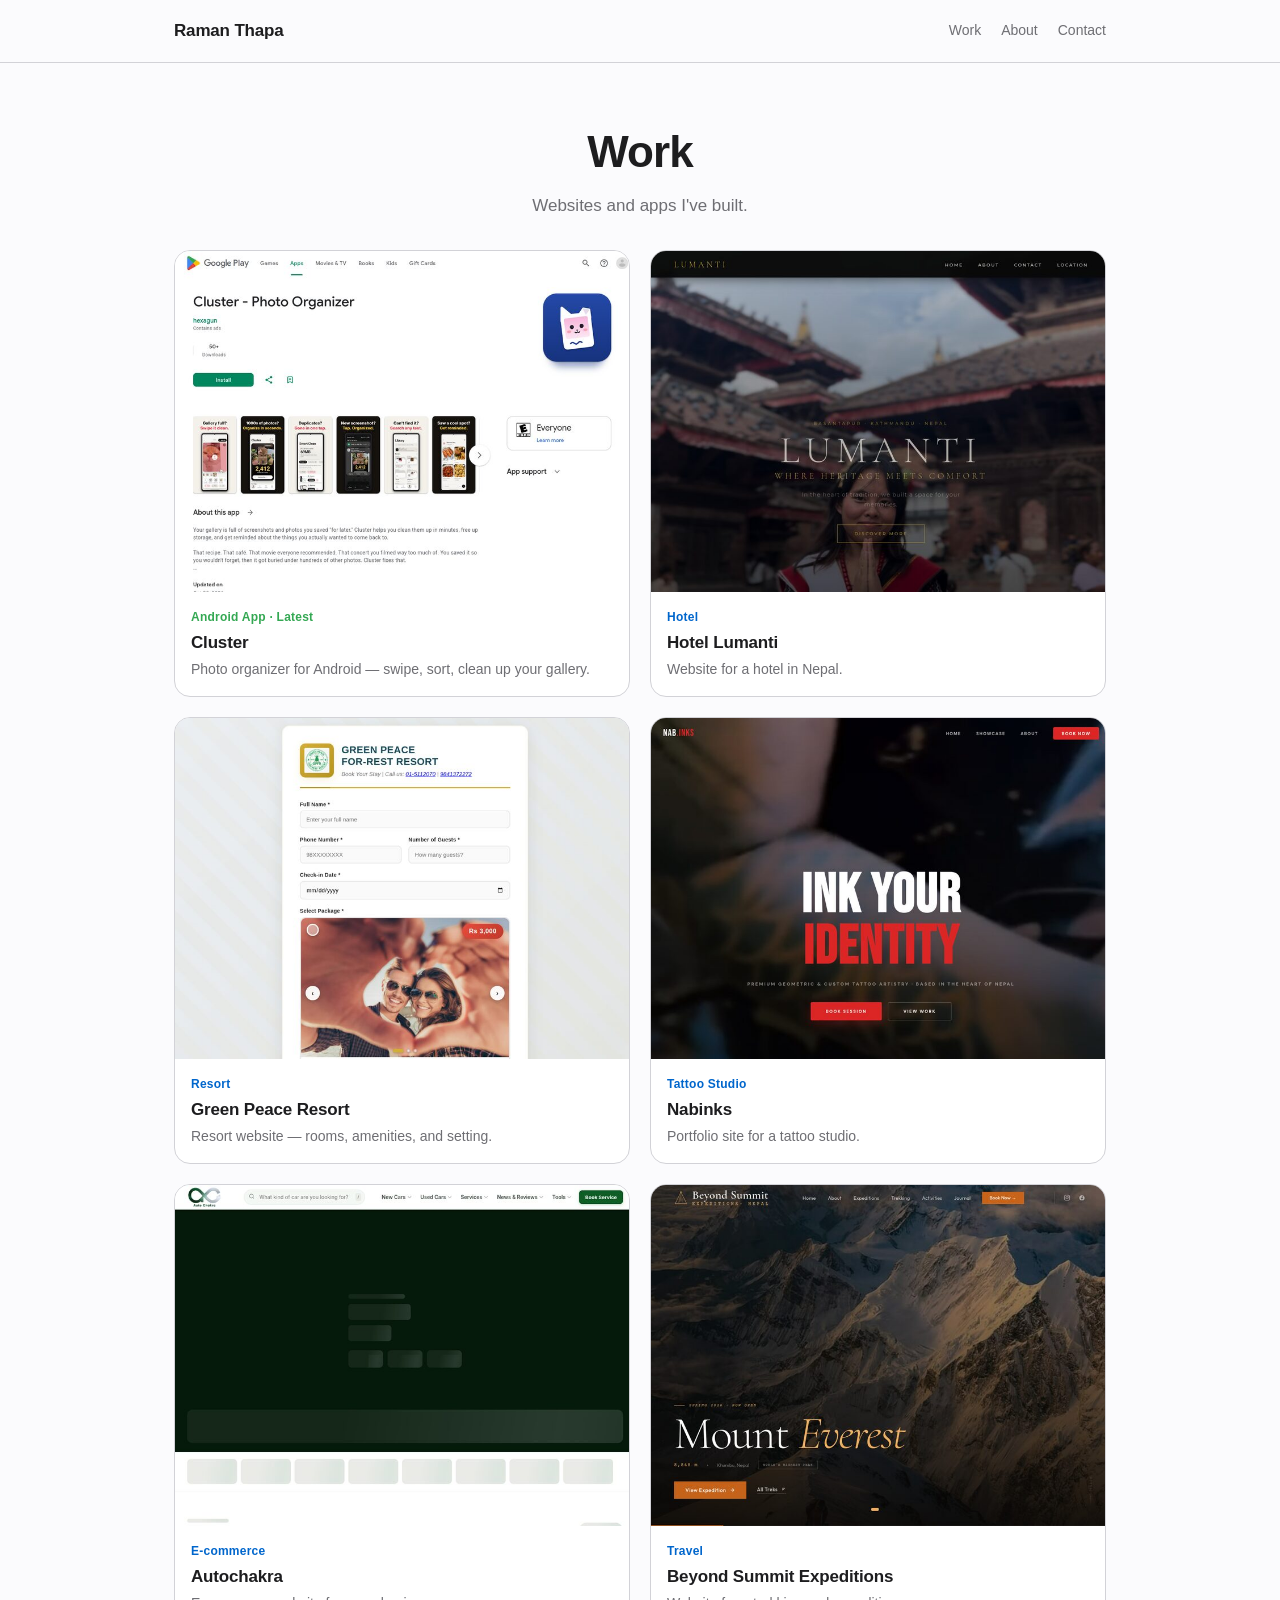
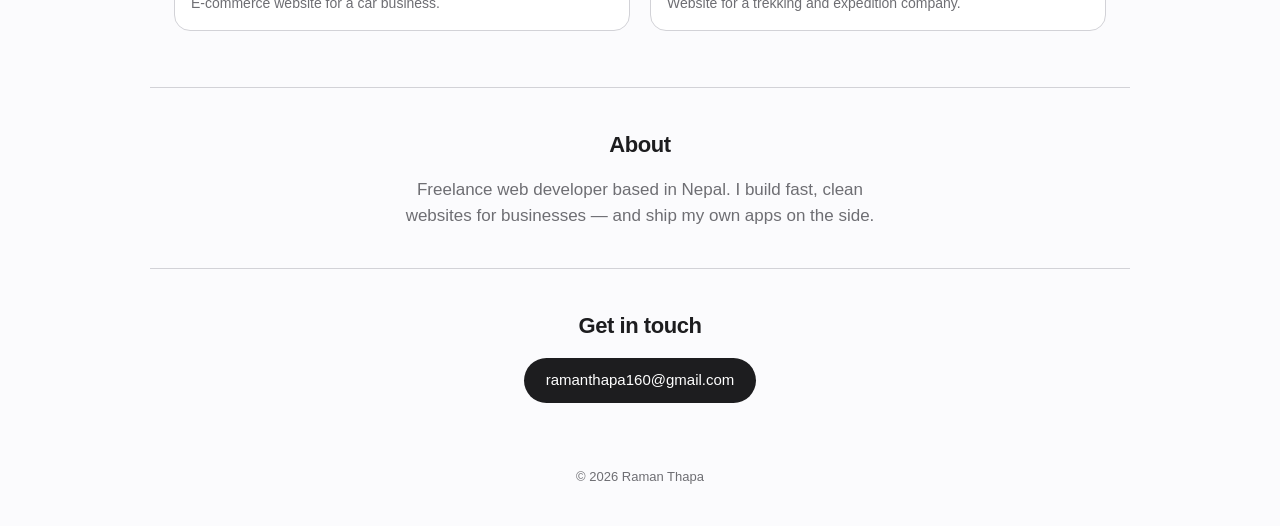
==== index.html @ 04fe017d "Add portfolio site Single-page resume/portfolio with work preview thumbnails.  Co-Authored-By: Claud" ====
<!DOCTYPE html>
<html lang="en">
<head>
<meta charset="UTF-8">
<meta name="viewport" content="width=device-width, initial-scale=1.0">
<title>Raman Thapa — Web Developer</title>
<meta name="description" content="Raman Thapa — web developer and app builder based in Nepal.">
<link rel="stylesheet" href="style.css">
</head>
<body>

<header class="site-header">
  <div class="wrap header-inner">
    <a href="#top" class="logo">Raman Thapa</a>
    <nav class="nav">
      <a href="#work">Work</a>
      <a href="#about">About</a>
      <a href="#contact">Contact</a>
    </nav>
  </div>
</header>

<main id="top">

  <section id="work" class="work wrap">
    <h1>Work</h1>
    <p class="work-lede">Websites and apps I've built.</p>

    <ul class="work-grid">

      <li>
        <a class="work-card" href="https://play.google.com/store/apps/details?id=app.cluster&amp;hl=en_US" target="_blank" rel="noopener">
          <span class="work-thumb">
            <img src="images/cluster.jpg" alt="Cluster preview" loading="lazy" width="800" height="600">
          </span>
          <span class="work-card-body">
            <span class="work-tag featured">Android App · Latest</span>
            <span class="work-title">Cluster</span>
            <span class="work-desc">Photo organizer for Android — swipe, sort, clean up your gallery.</span>
          </span>
        </a>
      </li>

      <li>
        <a class="work-card" href="https://hotellumanti.com.np" target="_blank" rel="noopener">
          <span class="work-thumb">
            <img src="images/hotellumanti.jpg" alt="Hotel Lumanti preview" loading="lazy" width="800" height="600">
          </span>
          <span class="work-card-body">
            <span class="work-tag">Hotel</span>
            <span class="work-title">Hotel Lumanti</span>
            <span class="work-desc">Website for a hotel in Nepal.</span>
          </span>
        </a>
      </li>

      <li>
        <a class="work-card" href="https://resortgreenpeace.com.np" target="_blank" rel="noopener">
          <span class="work-thumb">
            <img src="images/greenpeace.jpg" alt="Green Peace Resort preview" loading="lazy" width="800" height="600">
          </span>
          <span class="work-card-body">
            <span class="work-tag">Resort</span>
            <span class="work-title">Green Peace Resort</span>
            <span class="work-desc">Resort website — rooms, amenities, and setting.</span>
          </span>
        </a>
      </li>

      <li>
        <a class="work-card" href="https://nabinks.vercel.app" target="_blank" rel="noopener">
          <span class="work-thumb">
            <img src="images/nabinks.jpg" alt="Nabinks preview" loading="lazy" width="800" height="600">
          </span>
          <span class="work-card-body">
            <span class="work-tag">Tattoo Studio</span>
            <span class="work-title">Nabinks</span>
            <span class="work-desc">Portfolio site for a tattoo studio.</span>
          </span>
        </a>
      </li>

      <li>
        <a class="work-card" href="https://autochakra.com.np" target="_blank" rel="noopener">
          <span class="work-thumb">
            <img src="images/autochakra.jpg" alt="Autochakra preview" loading="lazy" width="800" height="600">
          </span>
          <span class="work-card-body">
            <span class="work-tag">E-commerce</span>
            <span class="work-title">Autochakra</span>
            <span class="work-desc">E-commerce website for a car business.</span>
          </span>
        </a>
      </li>

      <li>
        <a class="work-card" href="https://beyondexped.vercel.app" target="_blank" rel="noopener">
          <span class="work-thumb">
            <img src="images/beyondexped.jpg" alt="Beyond Summit Expeditions preview" loading="lazy" width="800" height="600">
          </span>
          <span class="work-card-body">
            <span class="work-tag">Travel</span>
            <span class="work-title">Beyond Summit Expeditions</span>
            <span class="work-desc">Website for a trekking and expedition company.</span>
          </span>
        </a>
      </li>

    </ul>
  </section>

  <section id="about" class="about wrap">
    <h2>About</h2>
    <p>
      Freelance web developer based in Nepal. I build fast, clean websites
      for businesses — and ship my own apps on the side.
    </p>
  </section>

  <section id="contact" class="contact wrap">
    <h2>Get in touch</h2>
    <a class="btn" href="mailto:ramanthapa160@gmail.com">ramanthapa160@gmail.com</a>
  </section>

</main>

<footer class="site-footer wrap">
  <p>© 2026 Raman Thapa</p>
</footer>

</body>
</html>
---- style.css ----
:root {
  --bg: #fbfbfd;
  --ink: #1d1d1f;
  --ink-soft: #6e6e73;
  --line: #d2d2d7;
  --accent: #0066cc;
  --card-bg: #ffffff;
  --max-width: 980px;
}

* {
  box-sizing: border-box;
}

html {
  -webkit-text-size-adjust: 100%;
}

body {
  margin: 0;
  background: var(--bg);
  color: var(--ink);
  font-family: -apple-system, BlinkMacSystemFont, 'SF Pro Text', 'Segoe UI', Roboto, Helvetica, Arial, sans-serif;
  font-size: 17px;
  line-height: 1.5;
  -webkit-font-smoothing: antialiased;
}

h1, h2, h3 {
  font-weight: 600;
  letter-spacing: -0.02em;
  color: var(--ink);
  margin: 0;
}

a {
  color: var(--accent);
  text-decoration: none;
}

.wrap {
  max-width: var(--max-width);
  margin: 0 auto;
  padding: 0 24px;
}

/* Header */

.site-header {
  border-bottom: 1px solid var(--line);
}

.header-inner {
  display: flex;
  align-items: center;
  justify-content: space-between;
  padding-top: 18px;
  padding-bottom: 18px;
  max-width: 980px;
}

.logo {
  font-size: 17px;
  font-weight: 600;
  letter-spacing: -0.01em;
  color: var(--ink);
}

.logo:hover {
  color: var(--accent);
}

.nav {
  display: flex;
  gap: 20px;
}

.nav a {
  color: var(--ink-soft);
  font-size: 14px;
  font-weight: 500;
}

.nav a:hover {
  color: var(--accent);
}

/* Work (hero section) */

.work {
  padding-top: 56px;
  padding-bottom: 56px;
  text-align: center;
}

.work h1 {
  font-size: clamp(32px, 6vw, 44px);
}

.work-lede {
  margin: 8px 0 32px;
  font-size: 17px;
  color: var(--ink-soft);
}

.work-grid {
  list-style: none;
  margin: 0;
  padding: 0;
  display: grid;
  grid-template-columns: repeat(2, 1fr);
  gap: 20px;
  text-align: left;
}

.work-card {
  display: block;
  background: var(--card-bg);
  border: 1px solid var(--line);
  border-radius: 16px;
  overflow: hidden;
}

.work-card:hover {
  border-color: var(--accent);
}

.work-thumb {
  display: block;
  aspect-ratio: 4 / 3;
  background: var(--line);
  overflow: hidden;
}

.work-thumb img {
  width: 100%;
  height: 100%;
  object-fit: cover;
  display: block;
}

.work-card-body {
  display: block;
  padding: 16px;
}

.work-tag {
  display: block;
  font-size: 12px;
  font-weight: 600;
  letter-spacing: 0.02em;
  color: var(--accent);
  margin-bottom: 4px;
}

.work-tag.featured {
  color: #34a853;
}

.work-title {
  display: block;
  font-size: 17px;
  font-weight: 600;
  letter-spacing: -0.01em;
  color: var(--ink);
  margin-bottom: 4px;
}

.work-desc {
  display: block;
  font-size: 14px;
  color: var(--ink-soft);
}

/* About / Contact */

section.about,
section.contact {
  padding-top: 40px;
  padding-bottom: 40px;
  border-top: 1px solid var(--line);
  text-align: center;
}

section h2 {
  font-size: 22px;
  margin-bottom: 16px;
}

.about p {
  max-width: 480px;
  margin: 0 auto;
  color: var(--ink-soft);
}

/* Buttons */

.btn {
  display: inline-block;
  padding: 11px 22px;
  background: var(--ink);
  color: #fff;
  border-radius: 980px;
  font-size: 15px;
  font-weight: 500;
}

.btn:hover {
  background: var(--accent);
}

/* Footer */

.site-footer {
  padding: 24px 24px 40px;
  text-align: center;
}

.site-footer p {
  margin: 0;
  font-size: 13px;
  color: var(--ink-soft);
}

/* Mobile */

@media (max-width: 640px) {
  body {
    font-size: 16px;
  }

  .nav {
    gap: 14px;
  }

  .nav a {
    font-size: 13px;
  }

  .work {
    padding-top: 40px;
    padding-bottom: 40px;
  }

  .work-grid {
    grid-template-columns: 1fr;
  }

  section.about,
  section.contact {
    padding-top: 32px;
    padding-bottom: 32px;
  }
}
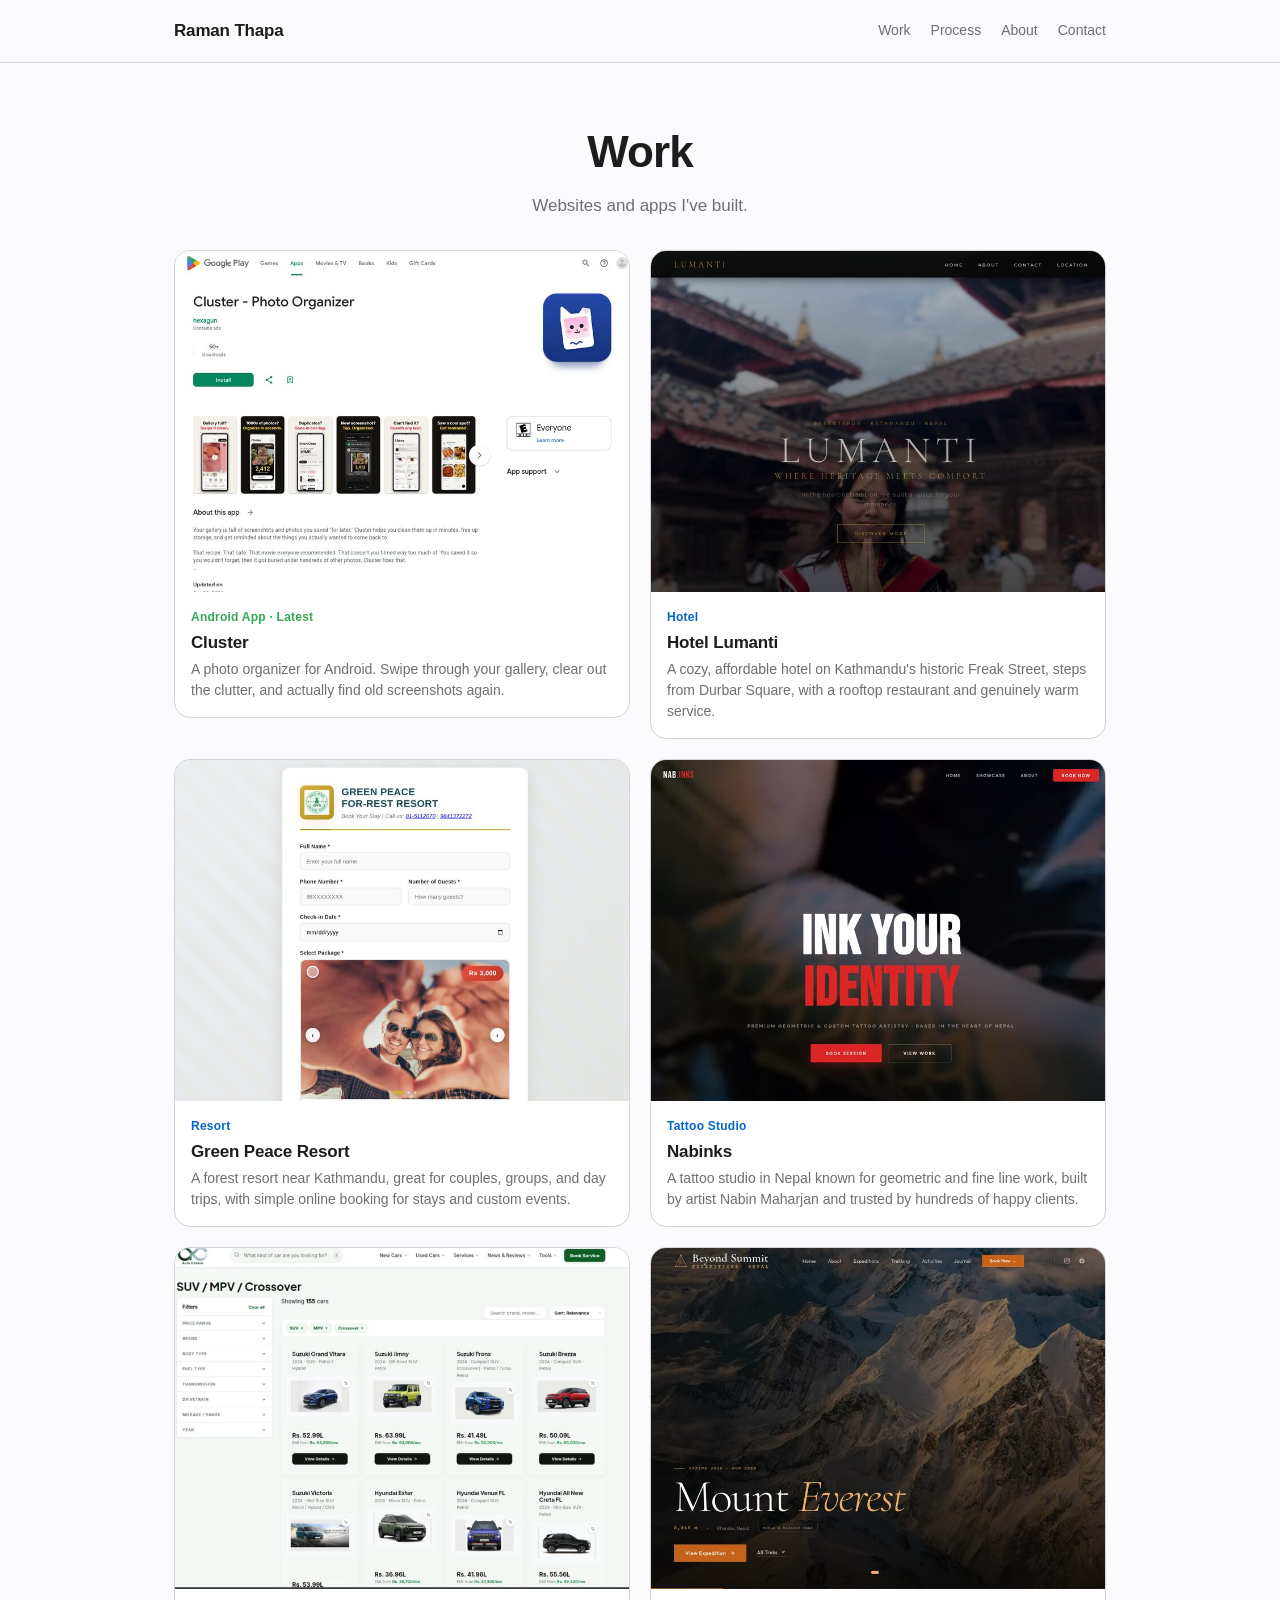
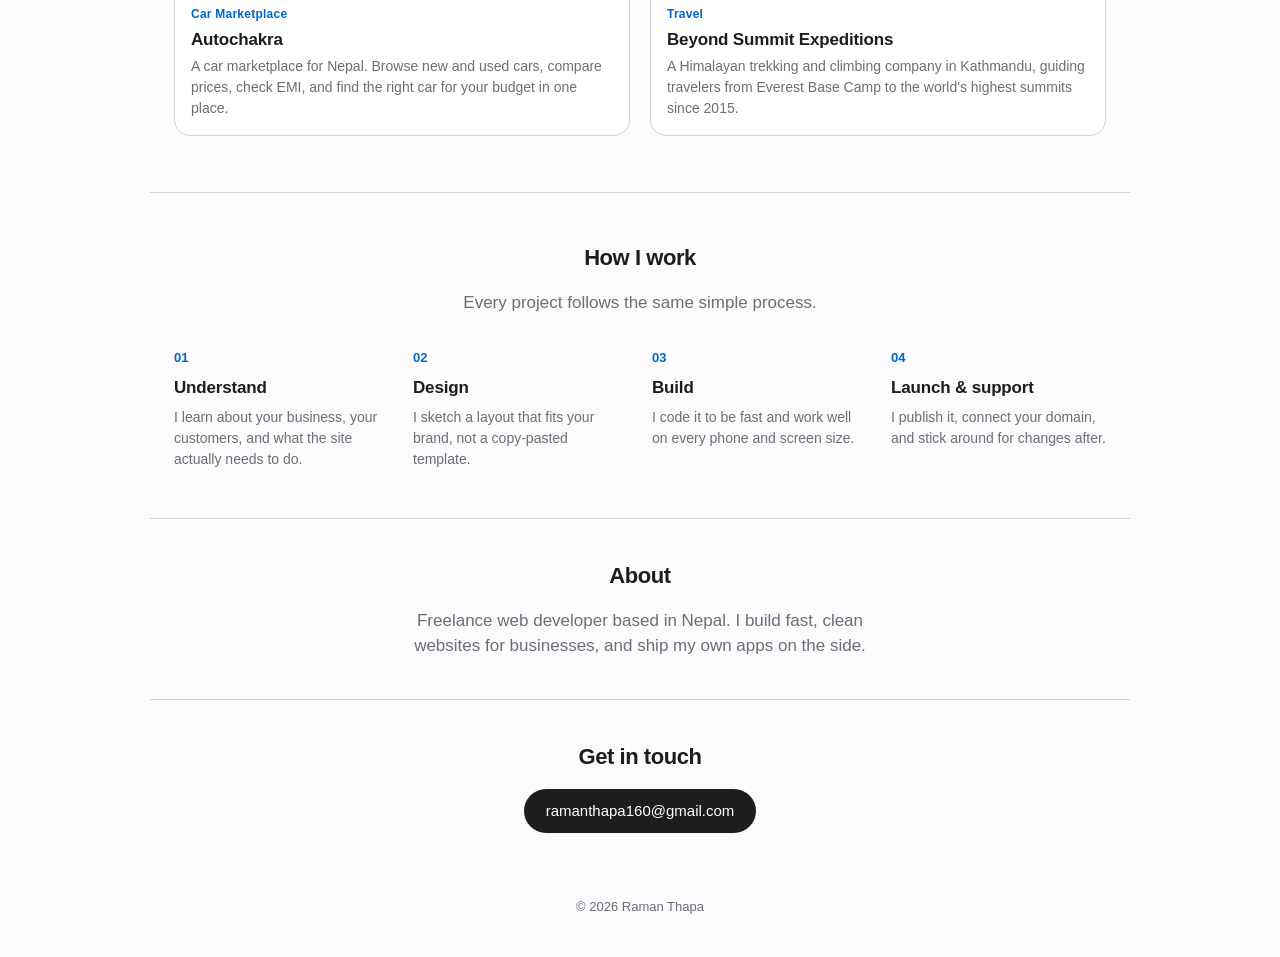
==== commit 726d4642: "Rewrite work copy and add process section Remove em dashes throughout. Replace generic one-line desc" ====
--- a/index.html
+++ b/index.html
@@ -3,8 +3,8 @@
 <head>
 <meta charset="UTF-8">
 <meta name="viewport" content="width=device-width, initial-scale=1.0">
-<title>Raman Thapa — Web Developer</title>
-<meta name="description" content="Raman Thapa — web developer and app builder based in Nepal.">
+<title>Raman Thapa · Web Developer</title>
+<meta name="description" content="Raman Thapa, web developer and app builder based in Nepal.">
 <link rel="stylesheet" href="style.css">
 </head>
 <body>
@@ -14,6 +14,7 @@
     <a href="#top" class="logo">Raman Thapa</a>
     <nav class="nav">
       <a href="#work">Work</a>
+      <a href="#process">Process</a>
       <a href="#about">About</a>
       <a href="#contact">Contact</a>
     </nav>
@@ -36,7 +37,7 @@
           <span class="work-card-body">
             <span class="work-tag featured">Android App · Latest</span>
             <span class="work-title">Cluster</span>
-            <span class="work-desc">Photo organizer for Android — swipe, sort, clean up your gallery.</span>
+            <span class="work-desc">A photo organizer for Android. Swipe through your gallery, clear out the clutter, and actually find old screenshots again.</span>
           </span>
         </a>
       </li>
@@ -49,7 +50,7 @@
           <span class="work-card-body">
             <span class="work-tag">Hotel</span>
             <span class="work-title">Hotel Lumanti</span>
-            <span class="work-desc">Website for a hotel in Nepal.</span>
+            <span class="work-desc">A cozy, affordable hotel on Kathmandu's historic Freak Street, steps from Durbar Square, with a rooftop restaurant and genuinely warm service.</span>
           </span>
         </a>
       </li>
@@ -62,7 +63,7 @@
           <span class="work-card-body">
             <span class="work-tag">Resort</span>
             <span class="work-title">Green Peace Resort</span>
-            <span class="work-desc">Resort website — rooms, amenities, and setting.</span>
+            <span class="work-desc">A forest resort near Kathmandu, great for couples, groups, and day trips, with simple online booking for stays and custom events.</span>
           </span>
         </a>
       </li>
@@ -75,7 +76,7 @@
           <span class="work-card-body">
             <span class="work-tag">Tattoo Studio</span>
             <span class="work-title">Nabinks</span>
-            <span class="work-desc">Portfolio site for a tattoo studio.</span>
+            <span class="work-desc">A tattoo studio in Nepal known for geometric and fine line work, built by artist Nabin Maharjan and trusted by hundreds of happy clients.</span>
           </span>
         </a>
       </li>
@@ -86,9 +87,9 @@
             <img src="images/autochakra.jpg" alt="Autochakra preview" loading="lazy" width="800" height="600">
           </span>
           <span class="work-card-body">
-            <span class="work-tag">E-commerce</span>
+            <span class="work-tag">Car Marketplace</span>
             <span class="work-title">Autochakra</span>
-            <span class="work-desc">E-commerce website for a car business.</span>
+            <span class="work-desc">A car marketplace for Nepal. Browse new and used cars, compare prices, check EMI, and find the right car for your budget in one place.</span>
           </span>
         </a>
       </li>
@@ -101,7 +102,7 @@
           <span class="work-card-body">
             <span class="work-tag">Travel</span>
             <span class="work-title">Beyond Summit Expeditions</span>
-            <span class="work-desc">Website for a trekking and expedition company.</span>
+            <span class="work-desc">A Himalayan trekking and climbing company in Kathmandu, guiding travelers from Everest Base Camp to the world's highest summits since 2015.</span>
           </span>
         </a>
       </li>
@@ -109,11 +110,39 @@
     </ul>
   </section>
 
+  <section id="process" class="process wrap">
+    <h2>How I work</h2>
+    <p class="section-lede">Every project follows the same simple process.</p>
+
+    <ol class="process-list">
+      <li>
+        <span class="process-num">01</span>
+        <span class="process-title">Understand</span>
+        <span class="process-desc">I learn about your business, your customers, and what the site actually needs to do.</span>
+      </li>
+      <li>
+        <span class="process-num">02</span>
+        <span class="process-title">Design</span>
+        <span class="process-desc">I sketch a layout that fits your brand, not a copy-pasted template.</span>
+      </li>
+      <li>
+        <span class="process-num">03</span>
+        <span class="process-title">Build</span>
+        <span class="process-desc">I code it to be fast and work well on every phone and screen size.</span>
+      </li>
+      <li>
+        <span class="process-num">04</span>
+        <span class="process-title">Launch &amp; support</span>
+        <span class="process-desc">I publish it, connect your domain, and stick around for changes after.</span>
+      </li>
+    </ol>
+  </section>
+
   <section id="about" class="about wrap">
     <h2>About</h2>
     <p>
       Freelance web developer based in Nepal. I build fast, clean websites
-      for businesses — and ship my own apps on the side.
+      for businesses, and ship my own apps on the side.
     </p>
   </section>
 
--- a/style.css
+++ b/style.css
@@ -172,6 +172,54 @@
   color: var(--ink-soft);
 }
 
+/* Process */
+
+section.process {
+  padding-top: 48px;
+  padding-bottom: 48px;
+  border-top: 1px solid var(--line);
+  text-align: center;
+}
+
+.process .section-lede {
+  margin: 8px 0 32px;
+  color: var(--ink-soft);
+}
+
+.process-list {
+  list-style: none;
+  margin: 0;
+  padding: 0;
+  display: grid;
+  grid-template-columns: repeat(4, 1fr);
+  gap: 24px;
+  text-align: left;
+}
+
+.process-list li {
+  display: flex;
+  flex-direction: column;
+}
+
+.process-num {
+  font-size: 13px;
+  font-weight: 600;
+  color: var(--accent);
+  margin-bottom: 8px;
+}
+
+.process-title {
+  font-size: 17px;
+  font-weight: 600;
+  letter-spacing: -0.01em;
+  margin-bottom: 6px;
+}
+
+.process-desc {
+  font-size: 14px;
+  color: var(--ink-soft);
+}
+
 /* About / Contact */
 
 section.about,
@@ -246,6 +294,16 @@
     grid-template-columns: 1fr;
   }
 
+  section.process {
+    padding-top: 32px;
+    padding-bottom: 32px;
+  }
+
+  .process-list {
+    grid-template-columns: 1fr 1fr;
+    row-gap: 28px;
+  }
+
   section.about,
   section.contact {
     padding-top: 32px;
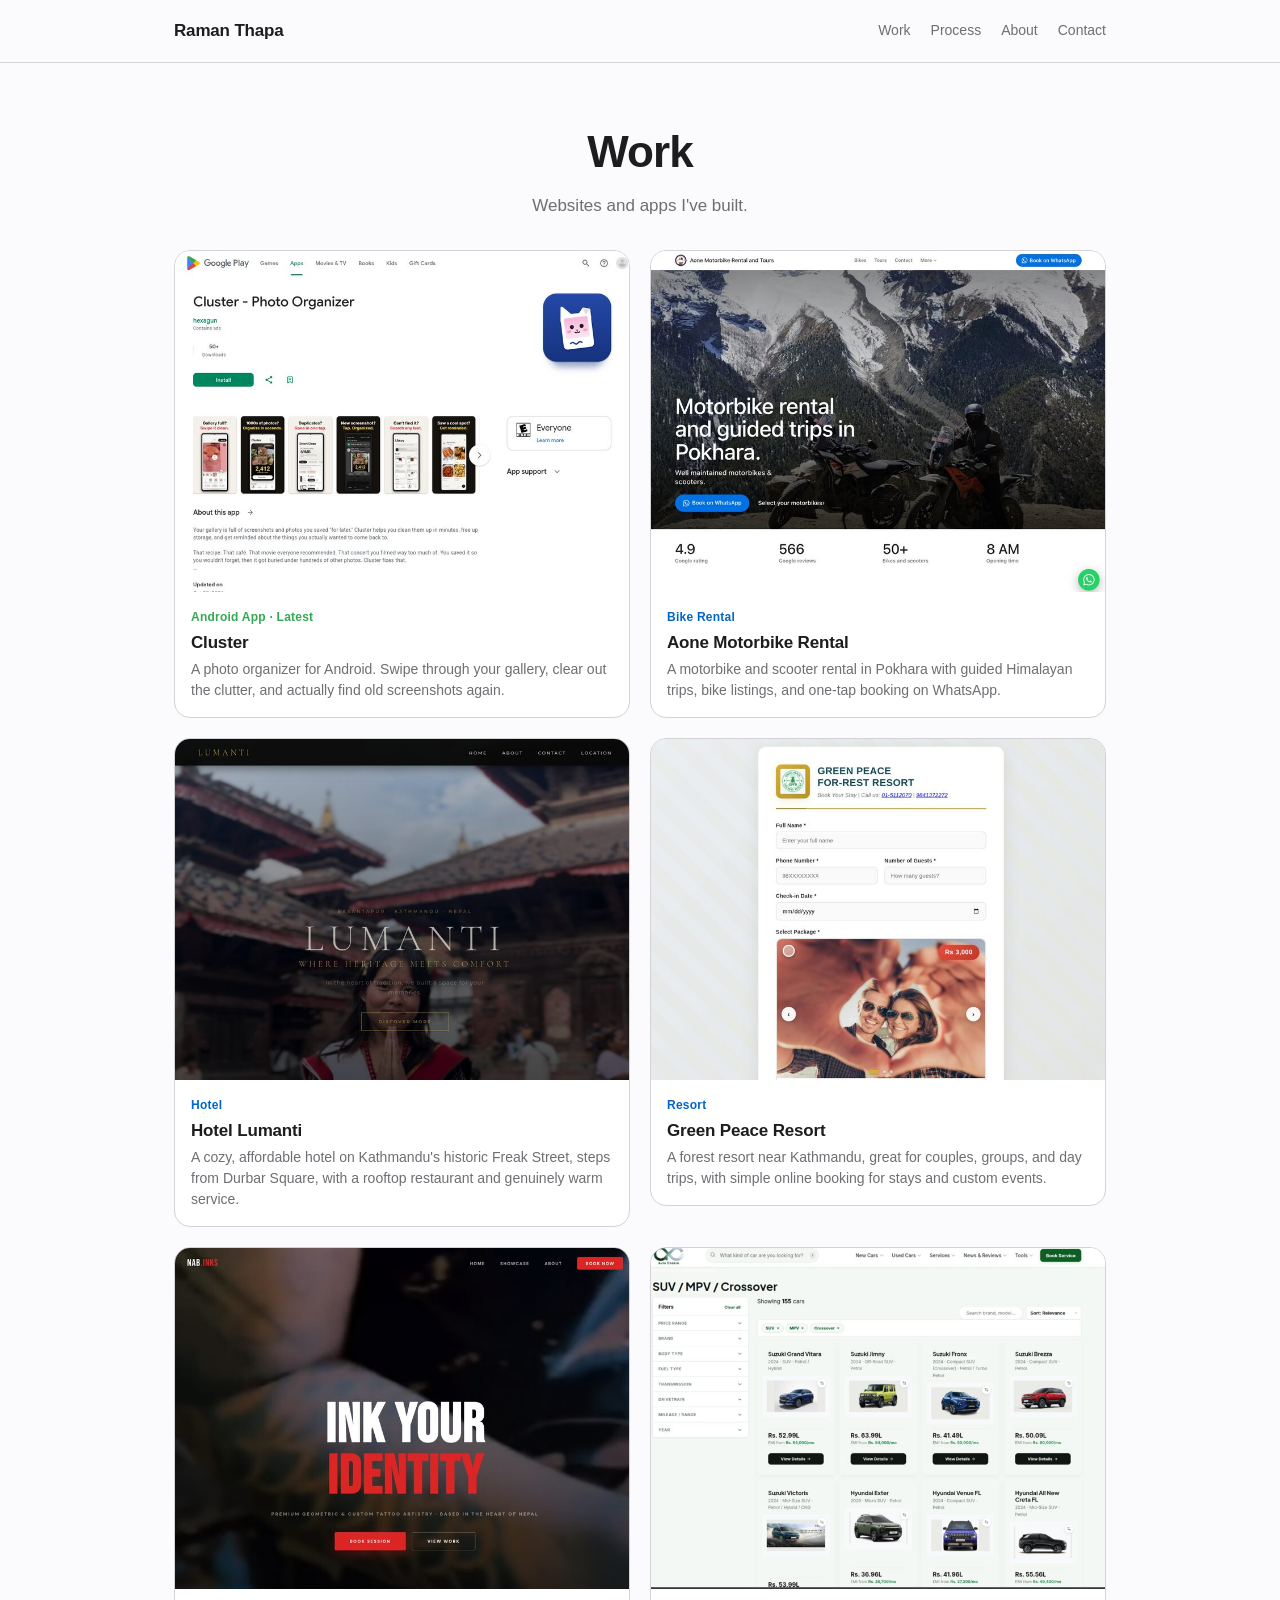
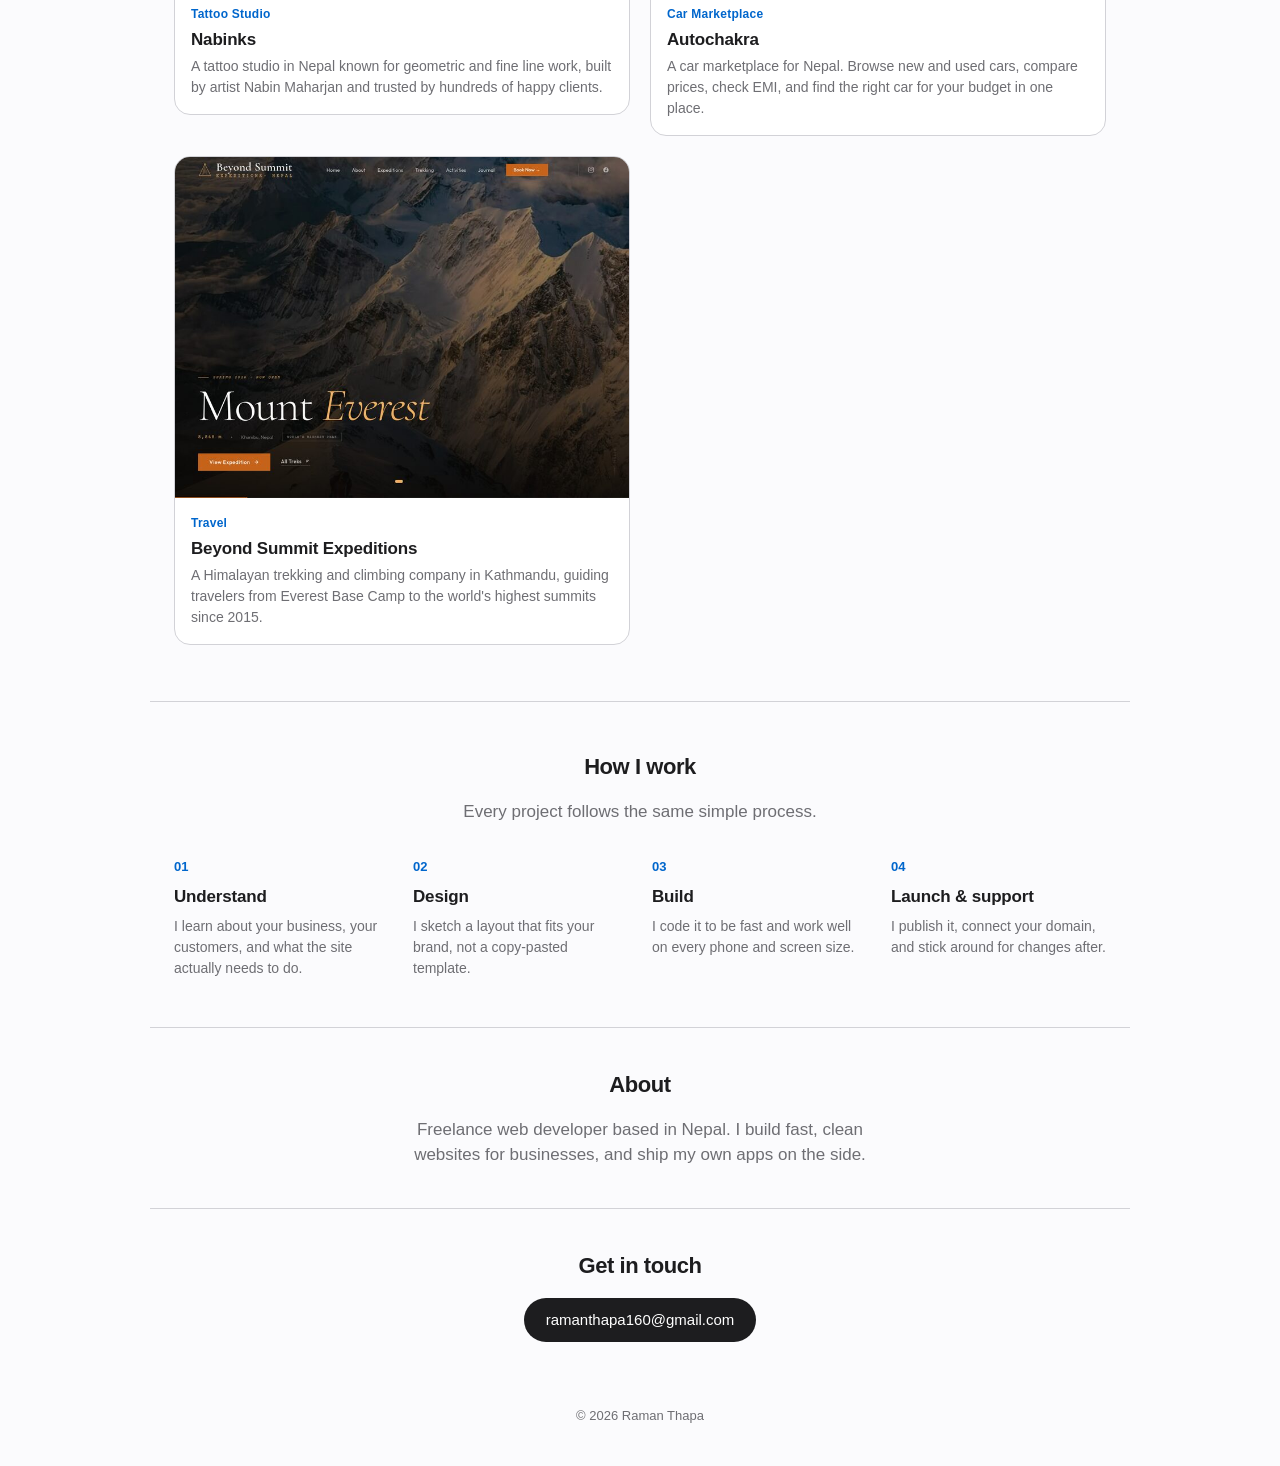
==== commit 217ac512: "Add Aone Motorbike Rental project card Co-Authored-By: Claude Opus 5.5 <noreply@anthropic.com> Claud" ====
--- a/index.html
+++ b/index.html
@@ -38,6 +38,19 @@
             <span class="work-tag featured">Android App · Latest</span>
             <span class="work-title">Cluster</span>
             <span class="work-desc">A photo organizer for Android. Swipe through your gallery, clear out the clutter, and actually find old screenshots again.</span>
+          </span>
+        </a>
+      </li>
+
+      <li>
+        <a class="work-card" href="https://aonerental.vercel.app" target="_blank" rel="noopener">
+          <span class="work-thumb">
+            <img src="images/aonerental.jpg" alt="Aone Motorbike Rental and Tours preview" loading="lazy" width="800" height="600">
+          </span>
+          <span class="work-card-body">
+            <span class="work-tag">Bike Rental</span>
+            <span class="work-title">Aone Motorbike Rental</span>
+            <span class="work-desc">A motorbike and scooter rental in Pokhara with guided Himalayan trips, bike listings, and one-tap booking on WhatsApp.</span>
           </span>
         </a>
       </li>
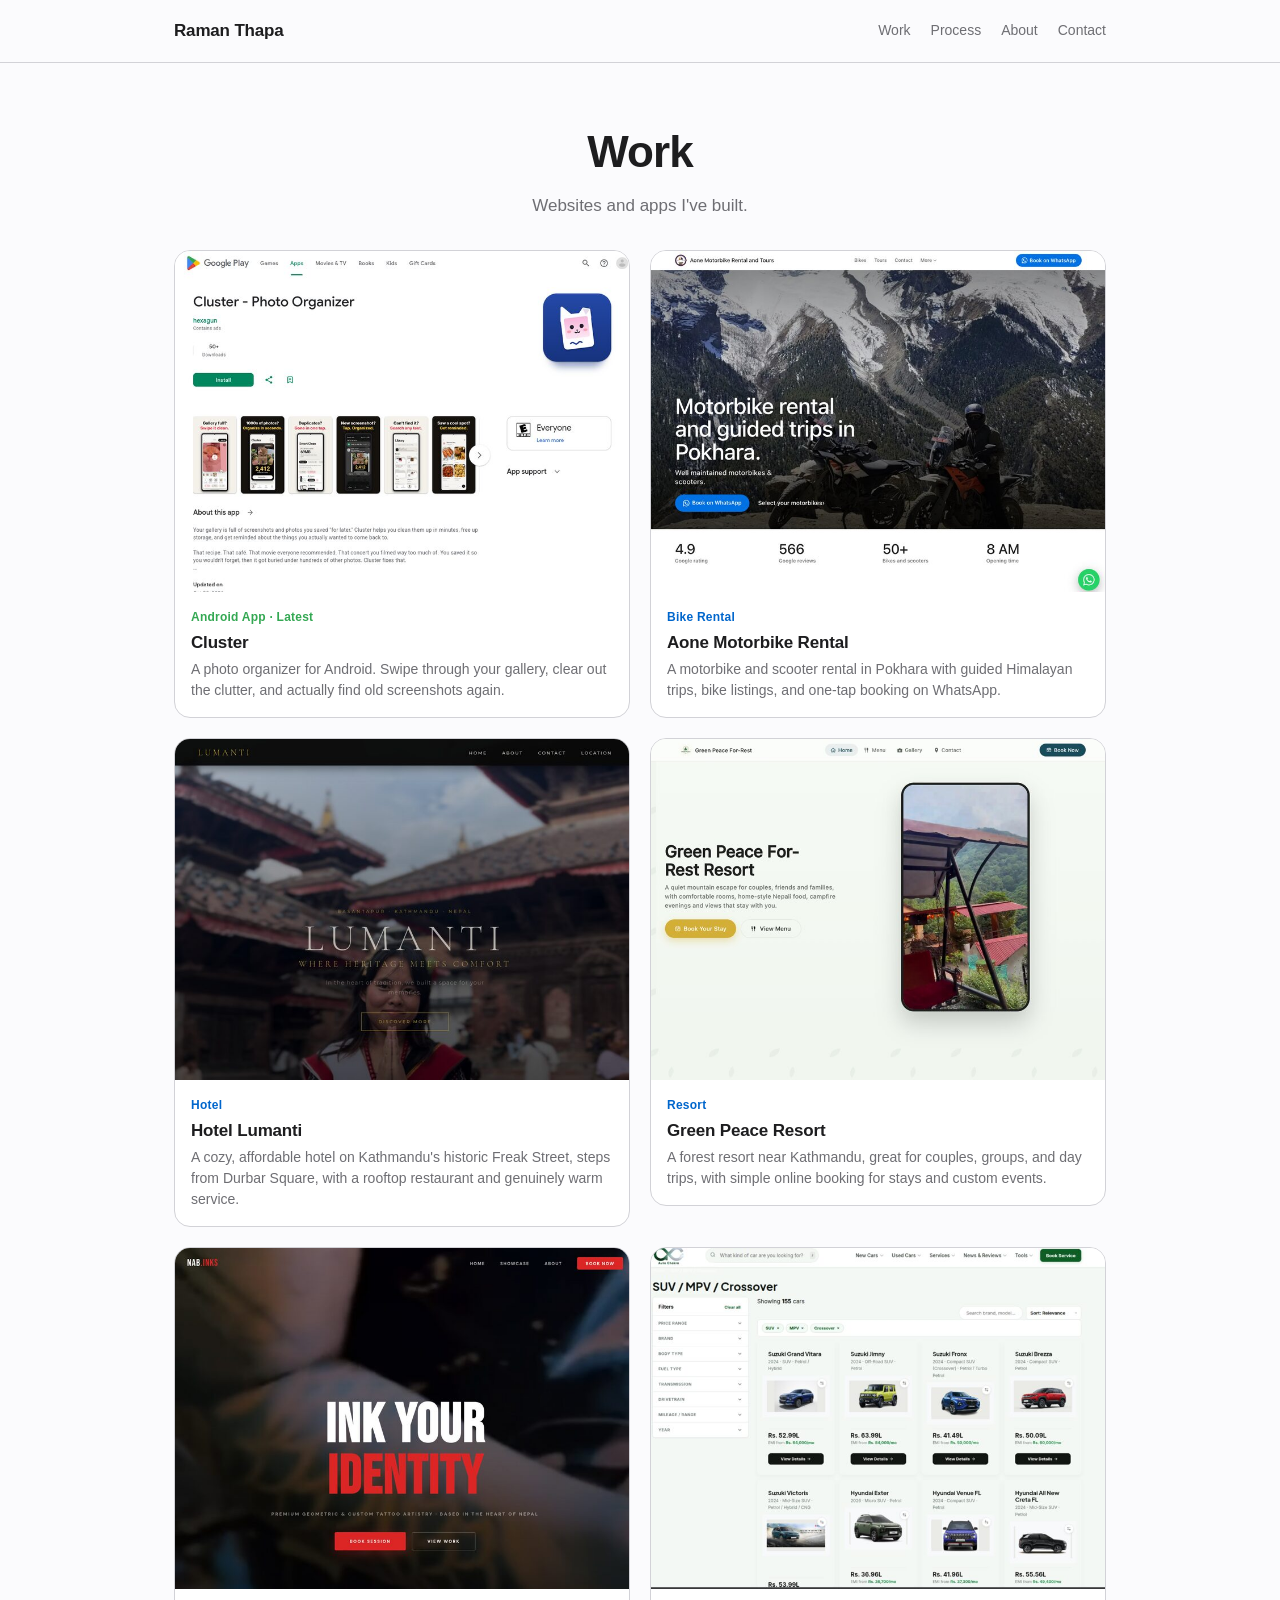
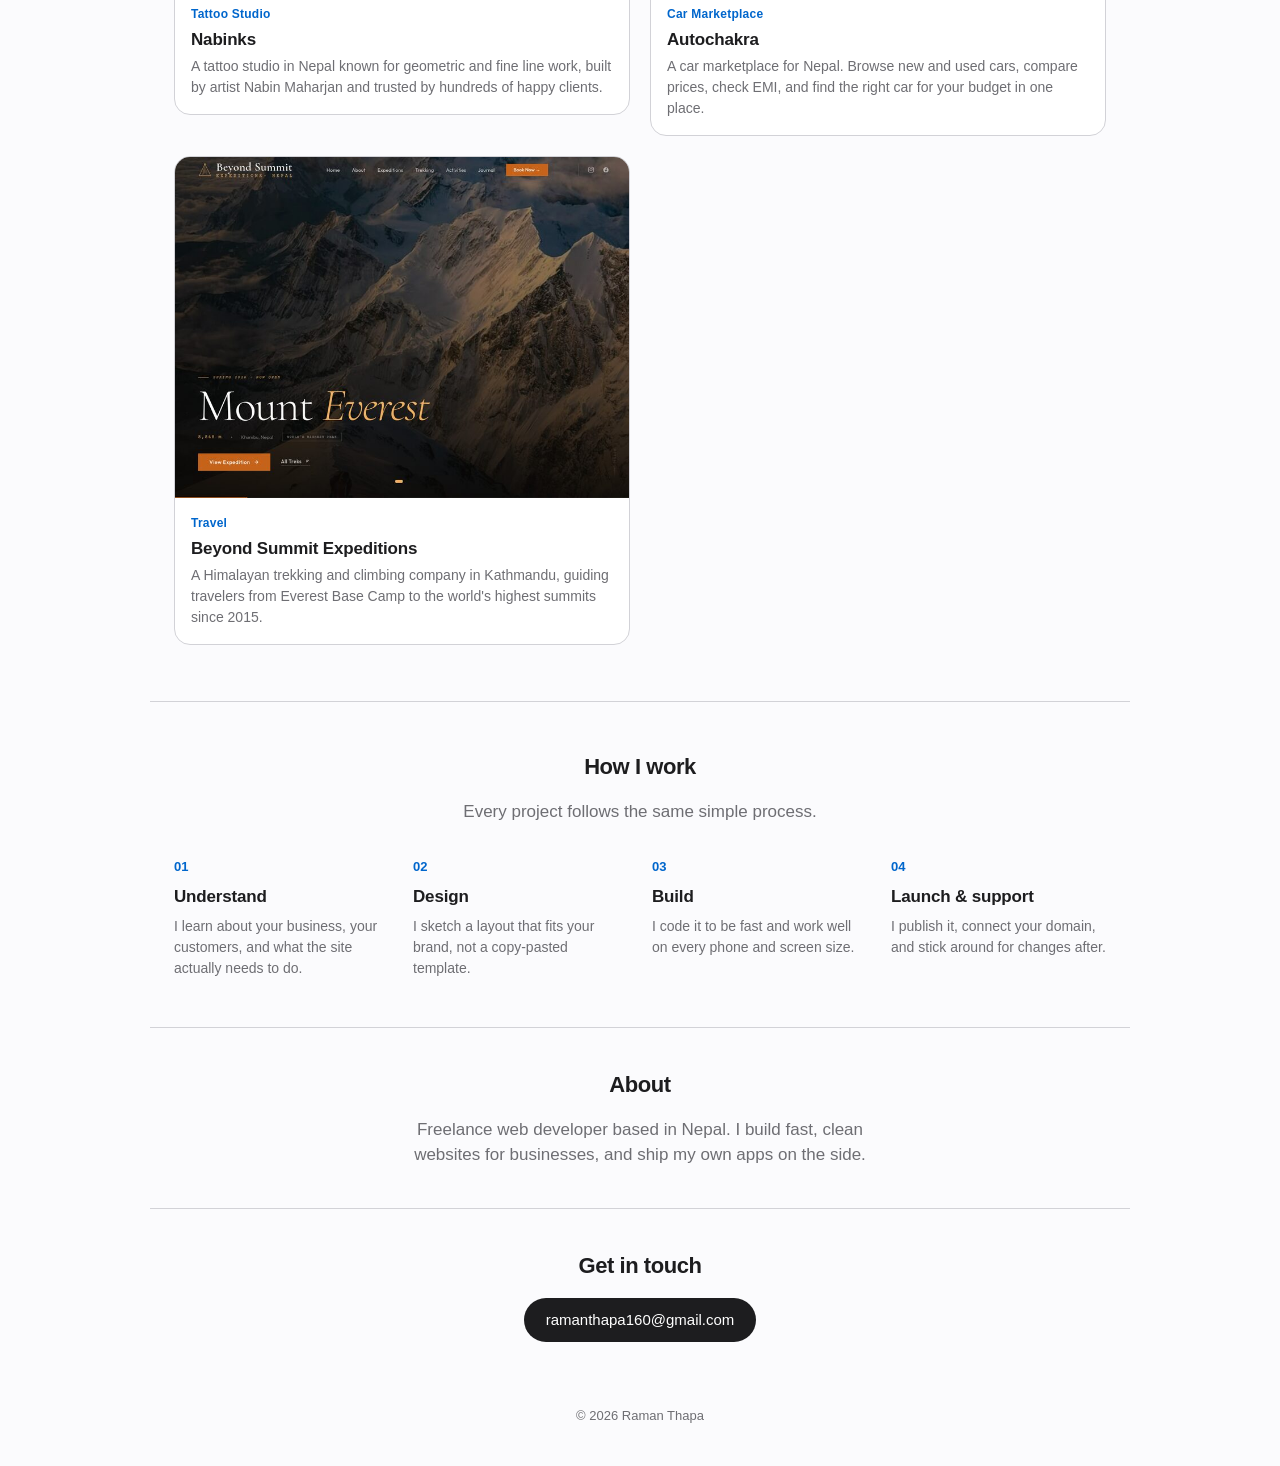
==== commit dda9fd2b: "Update Green Peace Resort thumbnail to new site design Co-Authored-By: Claude Opus 5.5 <noreply@anth" ====
--- a/index.html
+++ b/index.html
@@ -71,7 +71,7 @@
       <li>
         <a class="work-card" href="https://resortgreenpeace.com.np" target="_blank" rel="noopener">
           <span class="work-thumb">
-            <img src="images/greenpeace.jpg" alt="Green Peace Resort preview" loading="lazy" width="800" height="600">
+            <img src="images/greenpeace.jpg?v=2" alt="Green Peace Resort preview" loading="lazy" width="800" height="600">
           </span>
           <span class="work-card-body">
             <span class="work-tag">Resort</span>
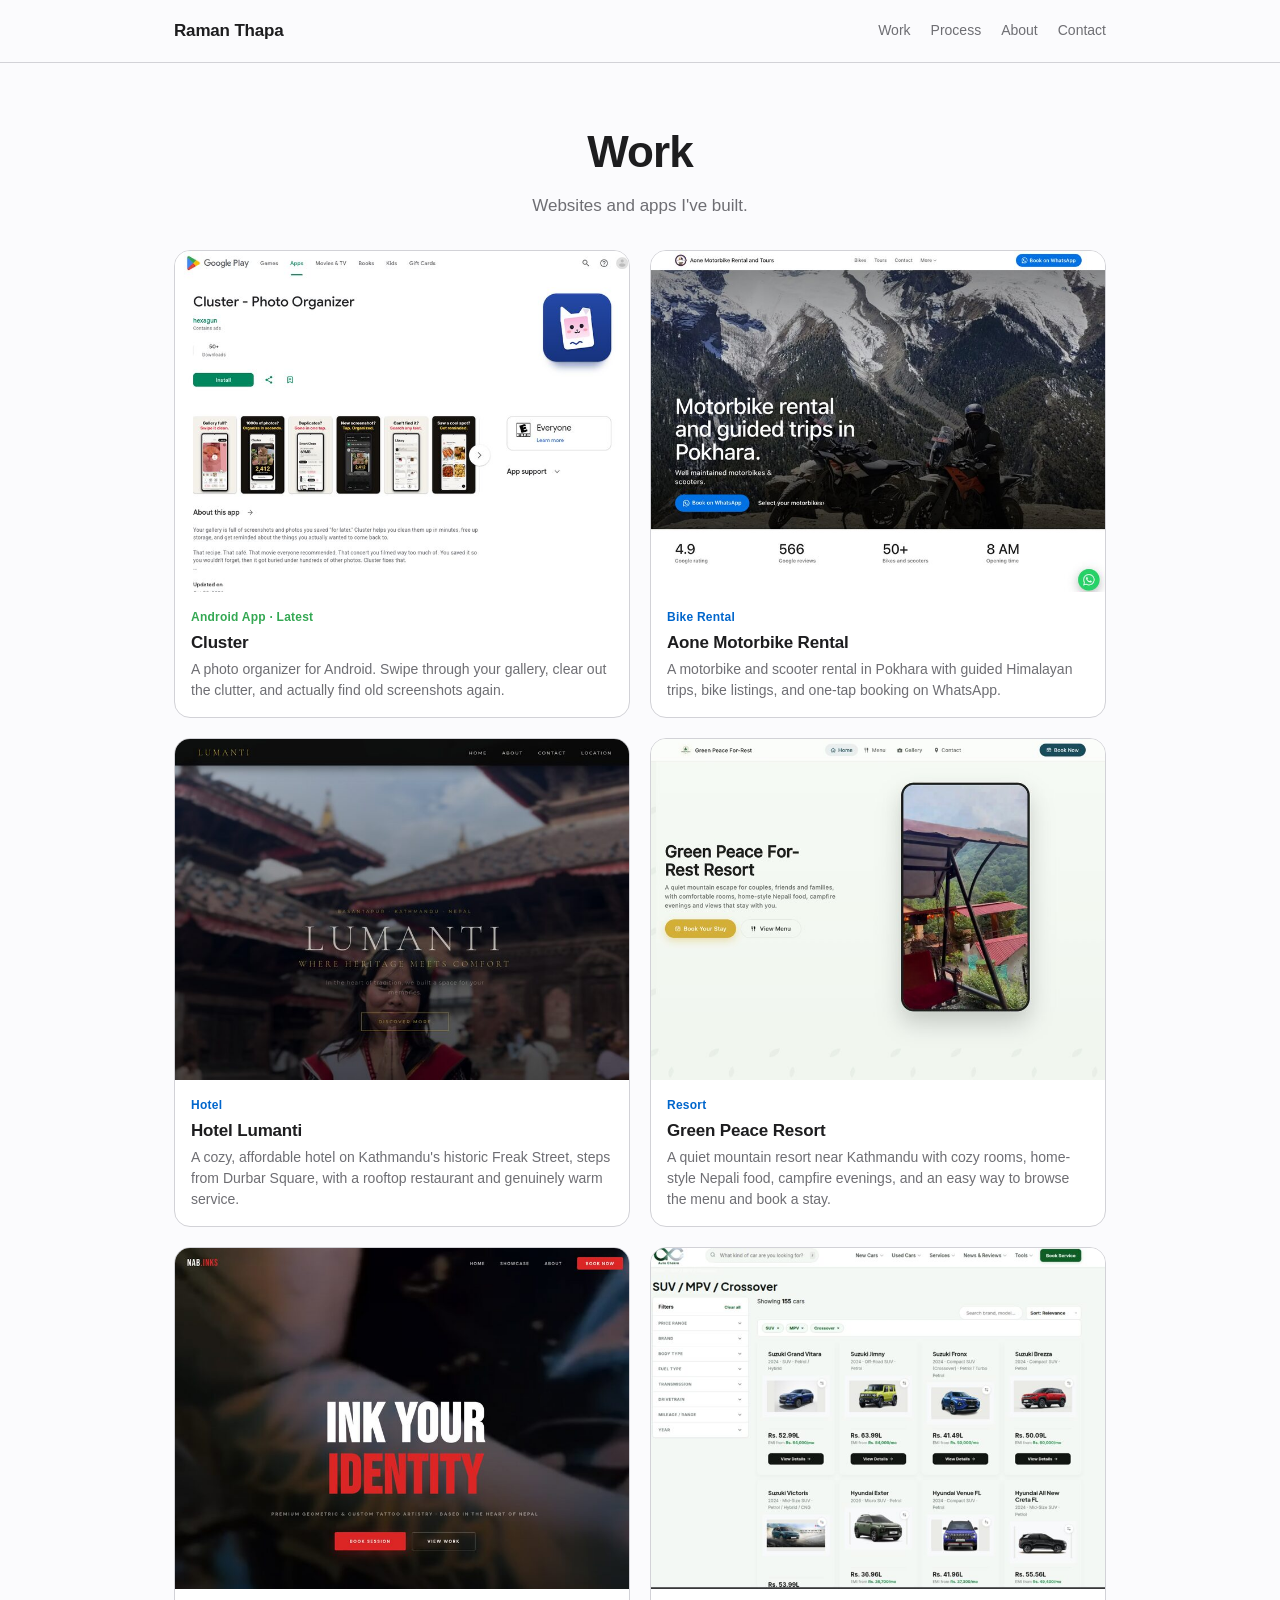
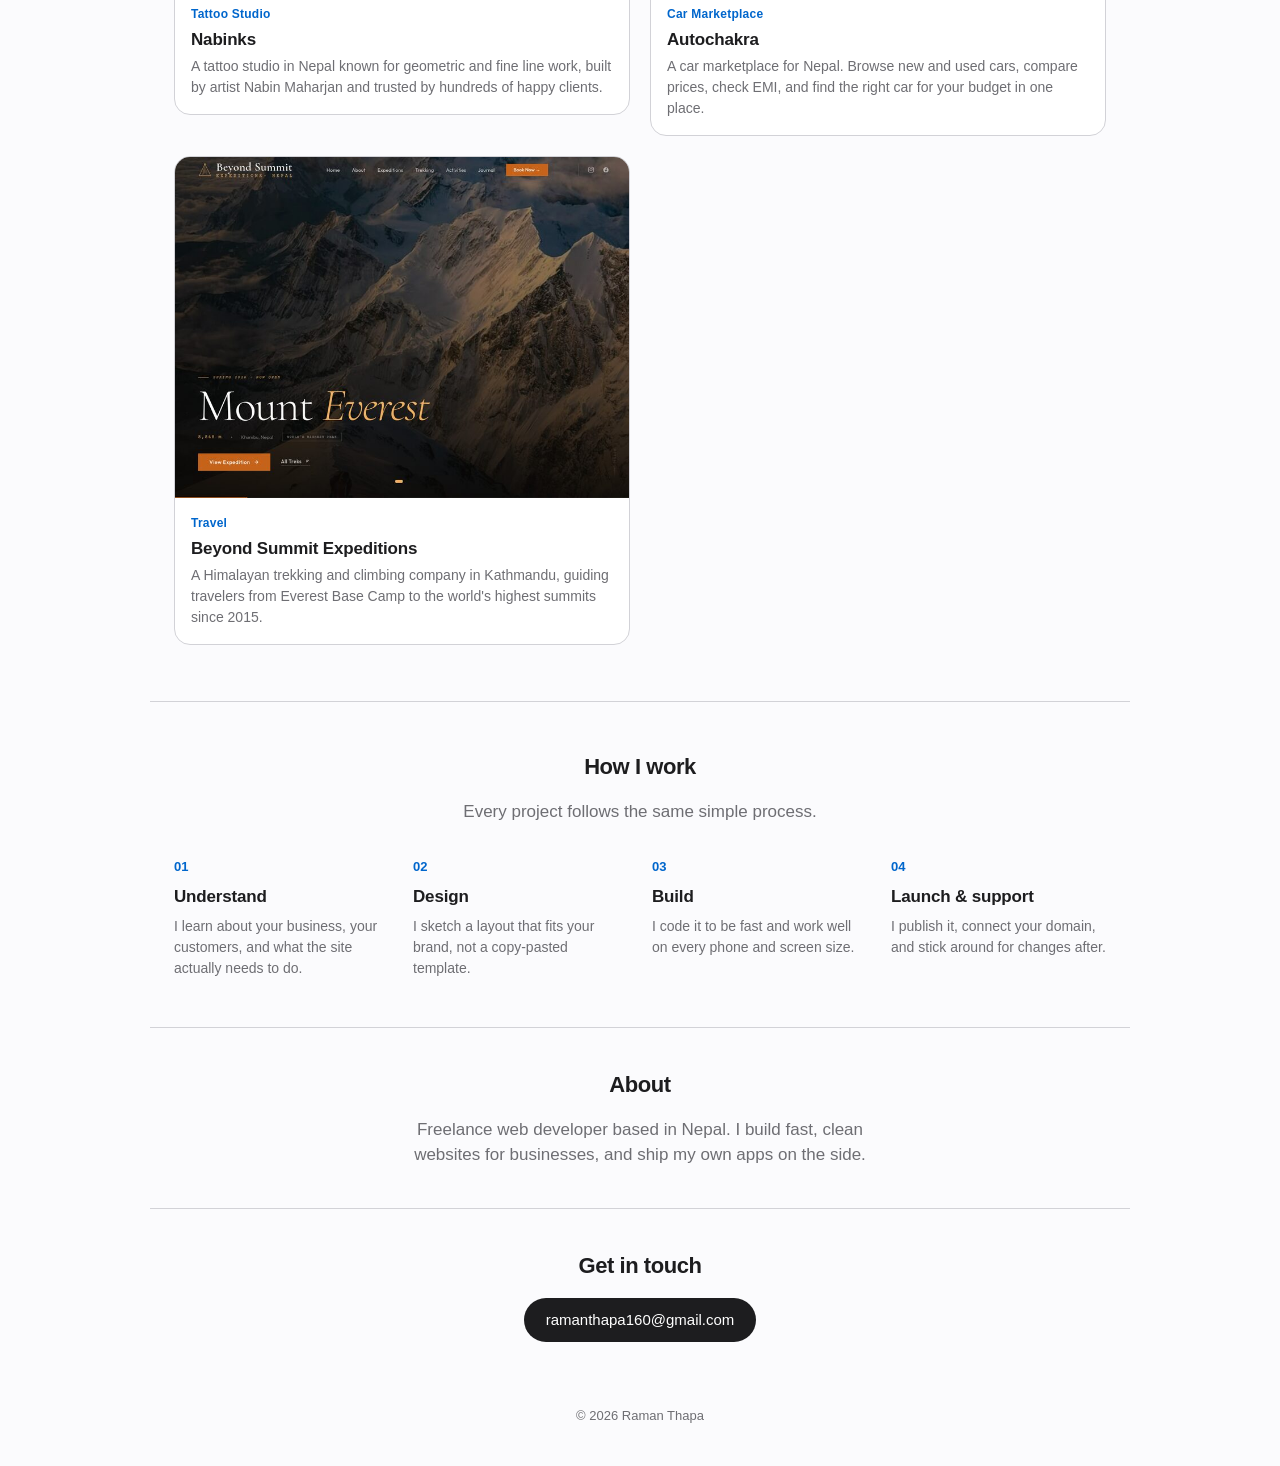
==== commit 608debb9: "Refresh Green Peace Resort description for the new site Co-Authored-By: Claude Opus 5.5 <noreply@ant" ====
--- a/index.html
+++ b/index.html
@@ -76,7 +76,7 @@
           <span class="work-card-body">
             <span class="work-tag">Resort</span>
             <span class="work-title">Green Peace Resort</span>
-            <span class="work-desc">A forest resort near Kathmandu, great for couples, groups, and day trips, with simple online booking for stays and custom events.</span>
+            <span class="work-desc">A quiet mountain resort near Kathmandu with cozy rooms, home-style Nepali food, campfire evenings, and an easy way to browse the menu and book a stay.</span>
           </span>
         </a>
       </li>
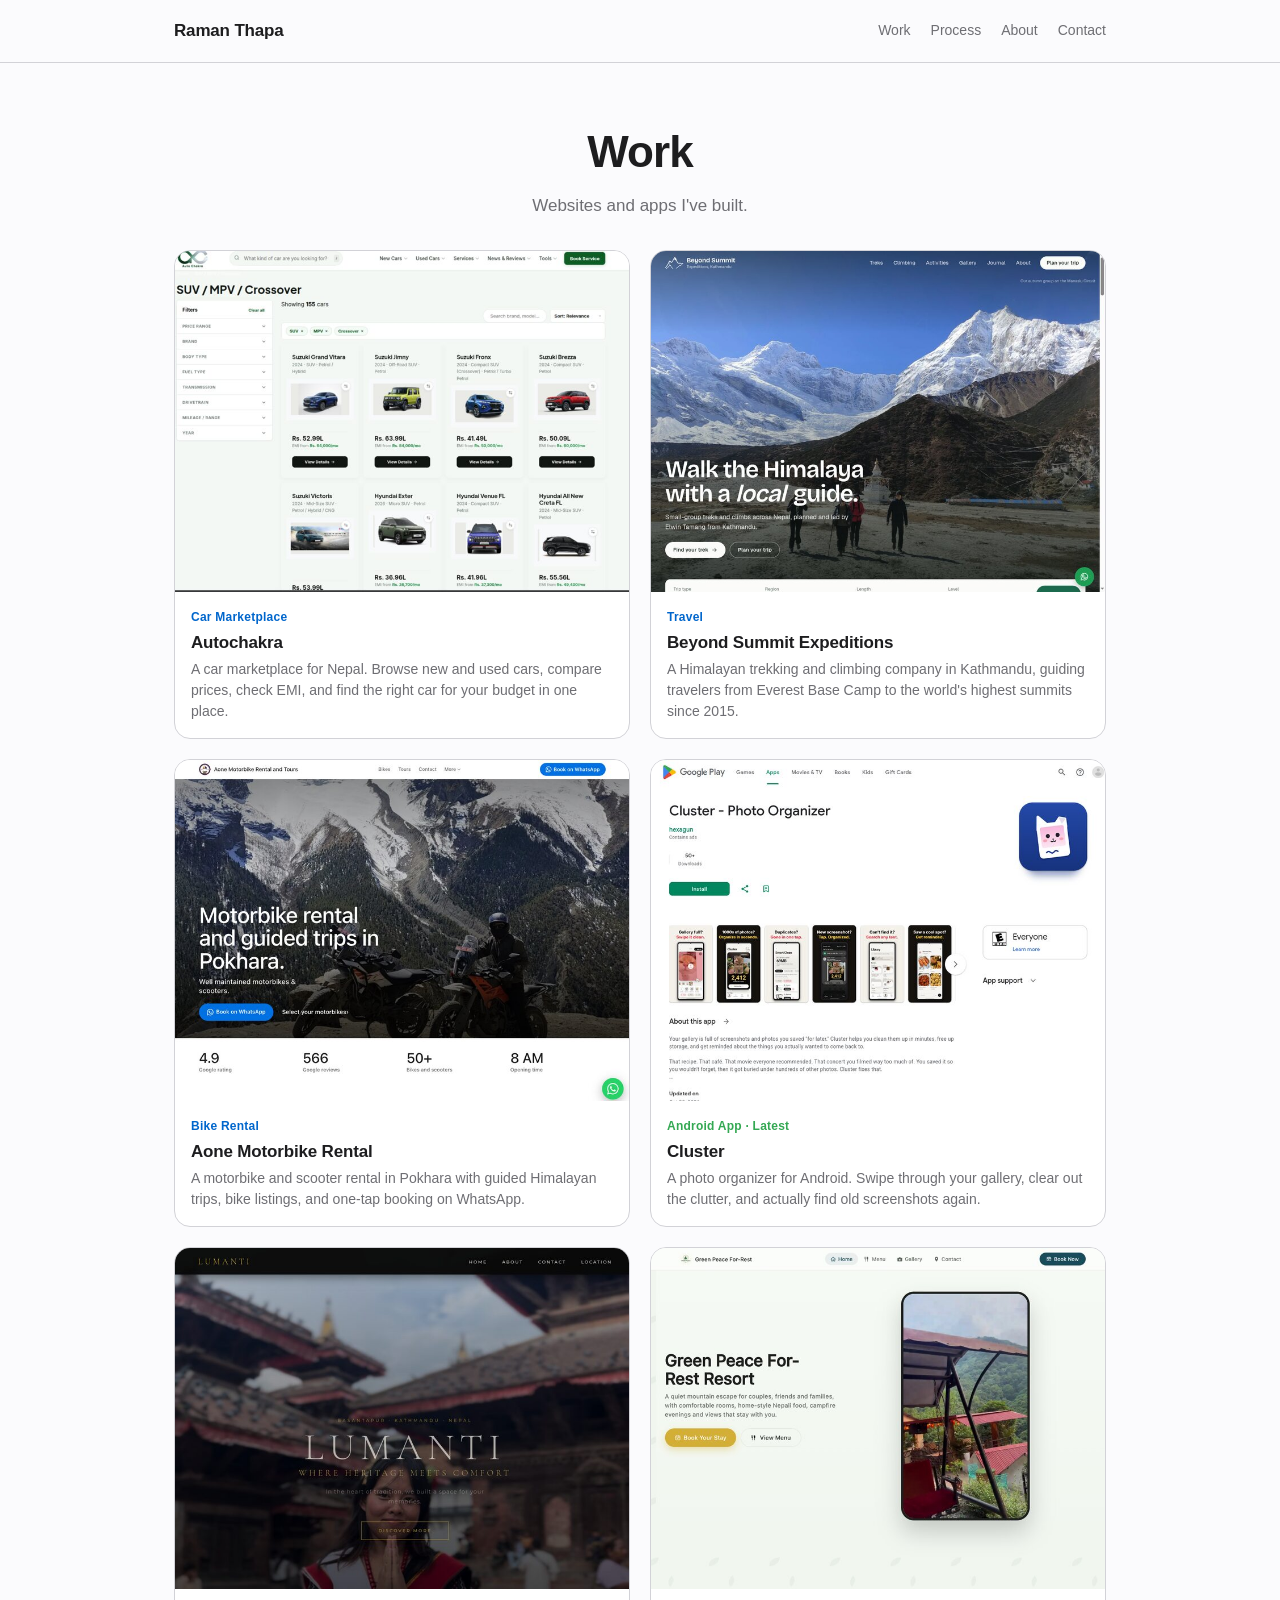
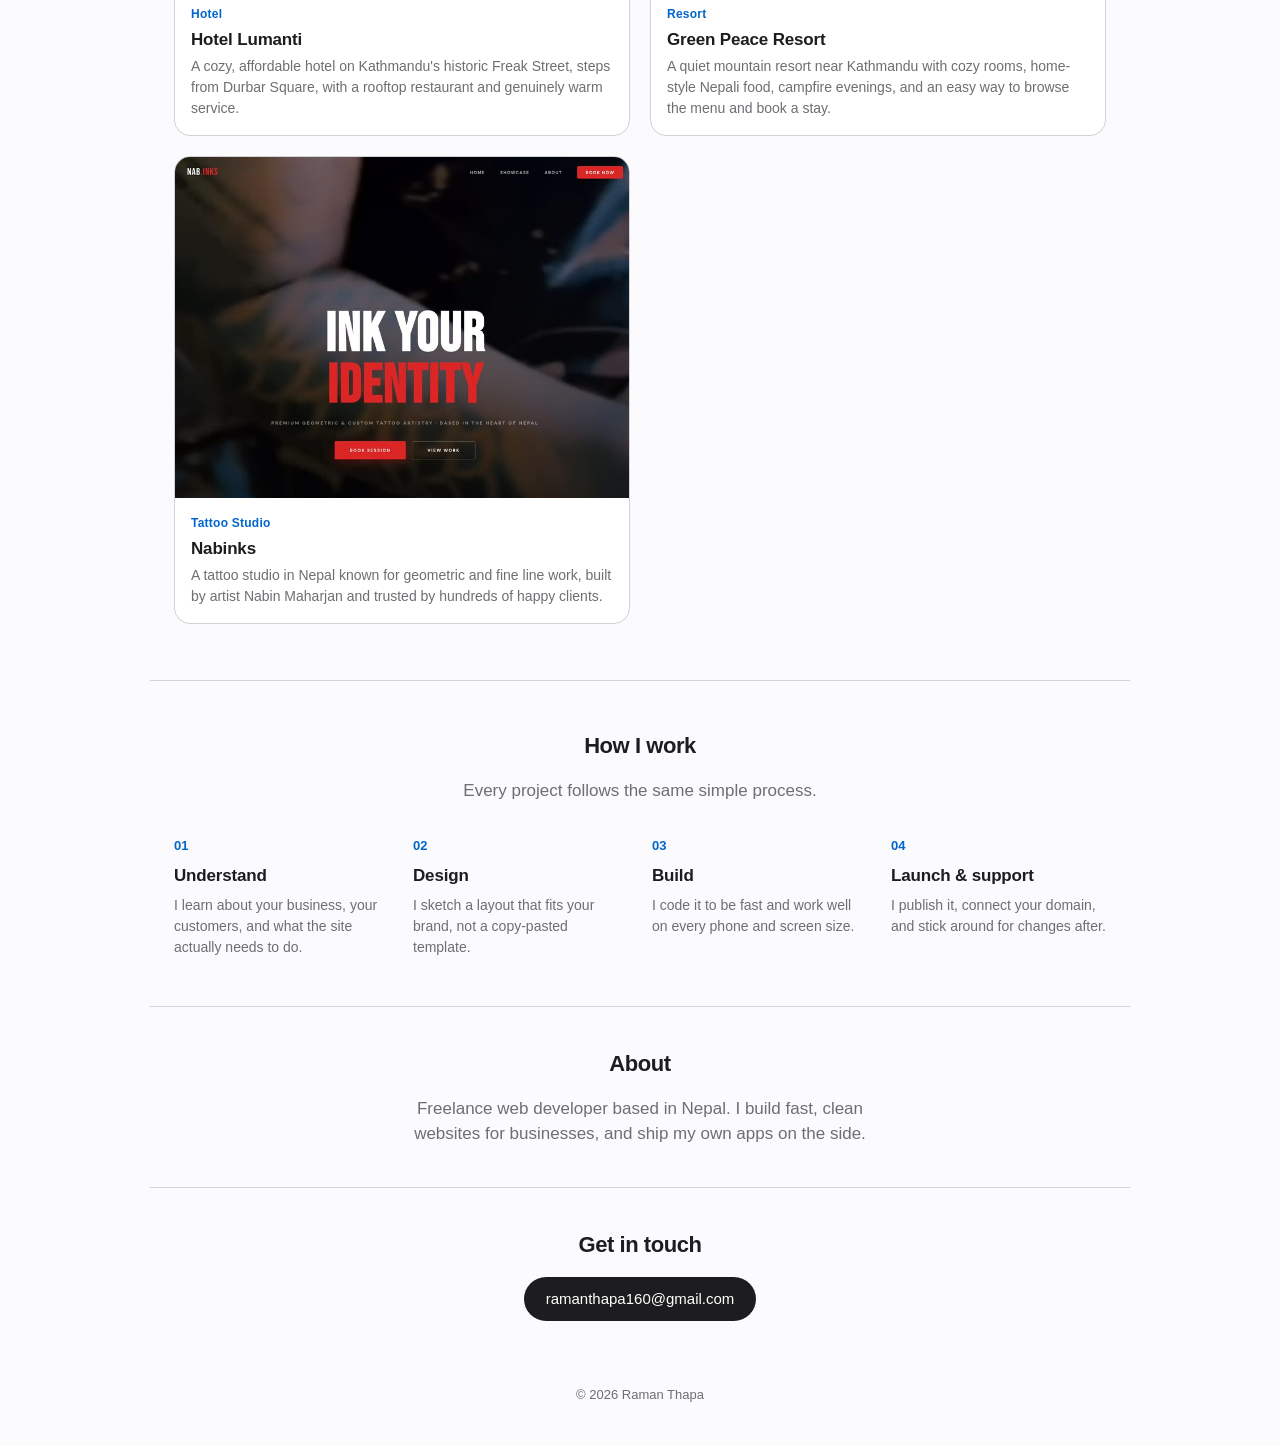
==== commit 2cfa695a: "Refresh Beyond Summit thumbnail and reorder project cards Co-Authored-By: Claude Opus 5.5 <noreply@a" ====
--- a/index.html
+++ b/index.html
@@ -30,14 +30,27 @@
     <ul class="work-grid">
 
       <li>
-        <a class="work-card" href="https://play.google.com/store/apps/details?id=app.cluster&amp;hl=en_US" target="_blank" rel="noopener">
+        <a class="work-card" href="https://autochakra.com.np" target="_blank" rel="noopener">
           <span class="work-thumb">
-            <img src="images/cluster.jpg" alt="Cluster preview" loading="lazy" width="800" height="600">
+            <img src="images/autochakra.jpg" alt="Autochakra preview" loading="lazy" width="800" height="600">
           </span>
           <span class="work-card-body">
-            <span class="work-tag featured">Android App · Latest</span>
-            <span class="work-title">Cluster</span>
-            <span class="work-desc">A photo organizer for Android. Swipe through your gallery, clear out the clutter, and actually find old screenshots again.</span>
+            <span class="work-tag">Car Marketplace</span>
+            <span class="work-title">Autochakra</span>
+            <span class="work-desc">A car marketplace for Nepal. Browse new and used cars, compare prices, check EMI, and find the right car for your budget in one place.</span>
+          </span>
+        </a>
+      </li>
+
+      <li>
+        <a class="work-card" href="https://beyondexped.vercel.app" target="_blank" rel="noopener">
+          <span class="work-thumb">
+            <img src="images/beyondexped.jpg?v=2" alt="Beyond Summit Expeditions preview" loading="lazy" width="800" height="600">
+          </span>
+          <span class="work-card-body">
+            <span class="work-tag">Travel</span>
+            <span class="work-title">Beyond Summit Expeditions</span>
+            <span class="work-desc">A Himalayan trekking and climbing company in Kathmandu, guiding travelers from Everest Base Camp to the world's highest summits since 2015.</span>
           </span>
         </a>
       </li>
@@ -51,6 +64,19 @@
             <span class="work-tag">Bike Rental</span>
             <span class="work-title">Aone Motorbike Rental</span>
             <span class="work-desc">A motorbike and scooter rental in Pokhara with guided Himalayan trips, bike listings, and one-tap booking on WhatsApp.</span>
+          </span>
+        </a>
+      </li>
+
+      <li>
+        <a class="work-card" href="https://play.google.com/store/apps/details?id=app.cluster&amp;hl=en_US" target="_blank" rel="noopener">
+          <span class="work-thumb">
+            <img src="images/cluster.jpg" alt="Cluster preview" loading="lazy" width="800" height="600">
+          </span>
+          <span class="work-card-body">
+            <span class="work-tag featured">Android App · Latest</span>
+            <span class="work-title">Cluster</span>
+            <span class="work-desc">A photo organizer for Android. Swipe through your gallery, clear out the clutter, and actually find old screenshots again.</span>
           </span>
         </a>
       </li>
@@ -90,32 +116,6 @@
             <span class="work-tag">Tattoo Studio</span>
             <span class="work-title">Nabinks</span>
             <span class="work-desc">A tattoo studio in Nepal known for geometric and fine line work, built by artist Nabin Maharjan and trusted by hundreds of happy clients.</span>
-          </span>
-        </a>
-      </li>
-
-      <li>
-        <a class="work-card" href="https://autochakra.com.np" target="_blank" rel="noopener">
-          <span class="work-thumb">
-            <img src="images/autochakra.jpg" alt="Autochakra preview" loading="lazy" width="800" height="600">
-          </span>
-          <span class="work-card-body">
-            <span class="work-tag">Car Marketplace</span>
-            <span class="work-title">Autochakra</span>
-            <span class="work-desc">A car marketplace for Nepal. Browse new and used cars, compare prices, check EMI, and find the right car for your budget in one place.</span>
-          </span>
-        </a>
-      </li>
-
-      <li>
-        <a class="work-card" href="https://beyondexped.vercel.app" target="_blank" rel="noopener">
-          <span class="work-thumb">
-            <img src="images/beyondexped.jpg" alt="Beyond Summit Expeditions preview" loading="lazy" width="800" height="600">
-          </span>
-          <span class="work-card-body">
-            <span class="work-tag">Travel</span>
-            <span class="work-title">Beyond Summit Expeditions</span>
-            <span class="work-desc">A Himalayan trekking and climbing company in Kathmandu, guiding travelers from Everest Base Camp to the world's highest summits since 2015.</span>
           </span>
         </a>
       </li>
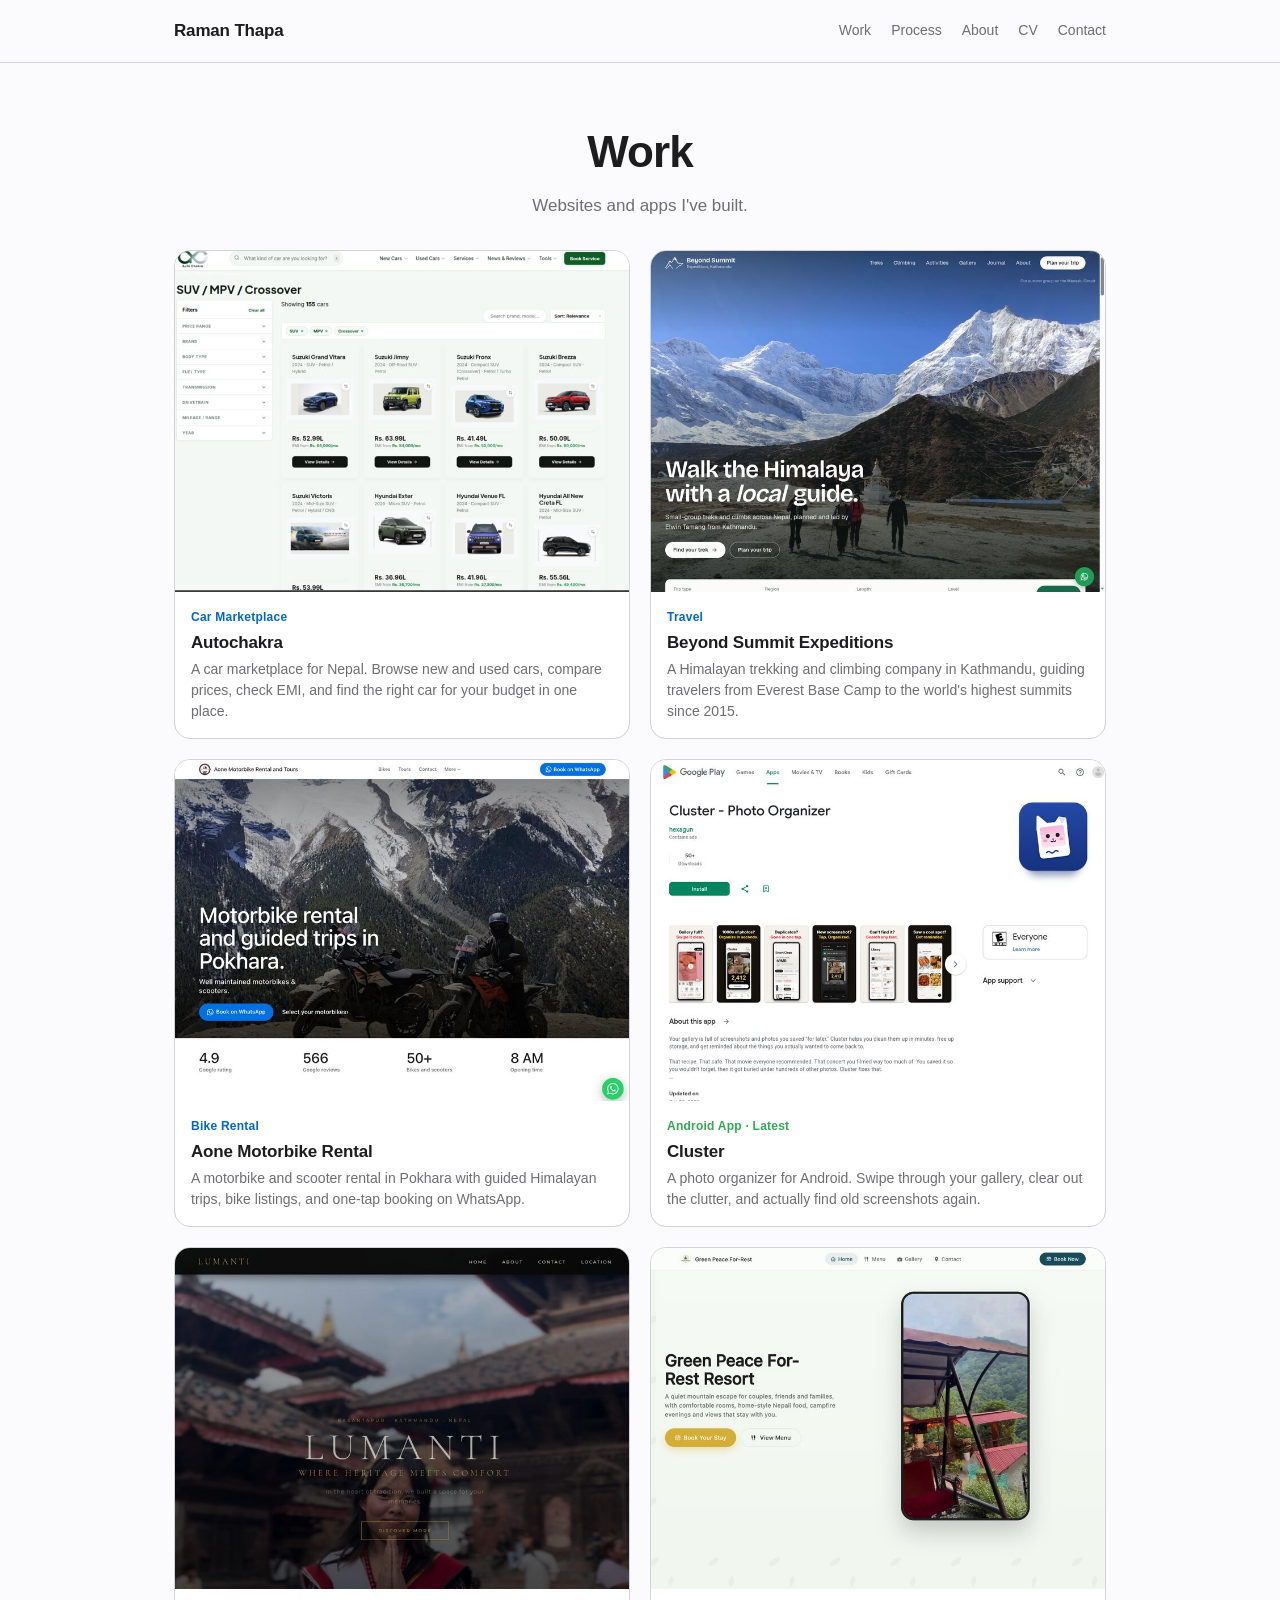
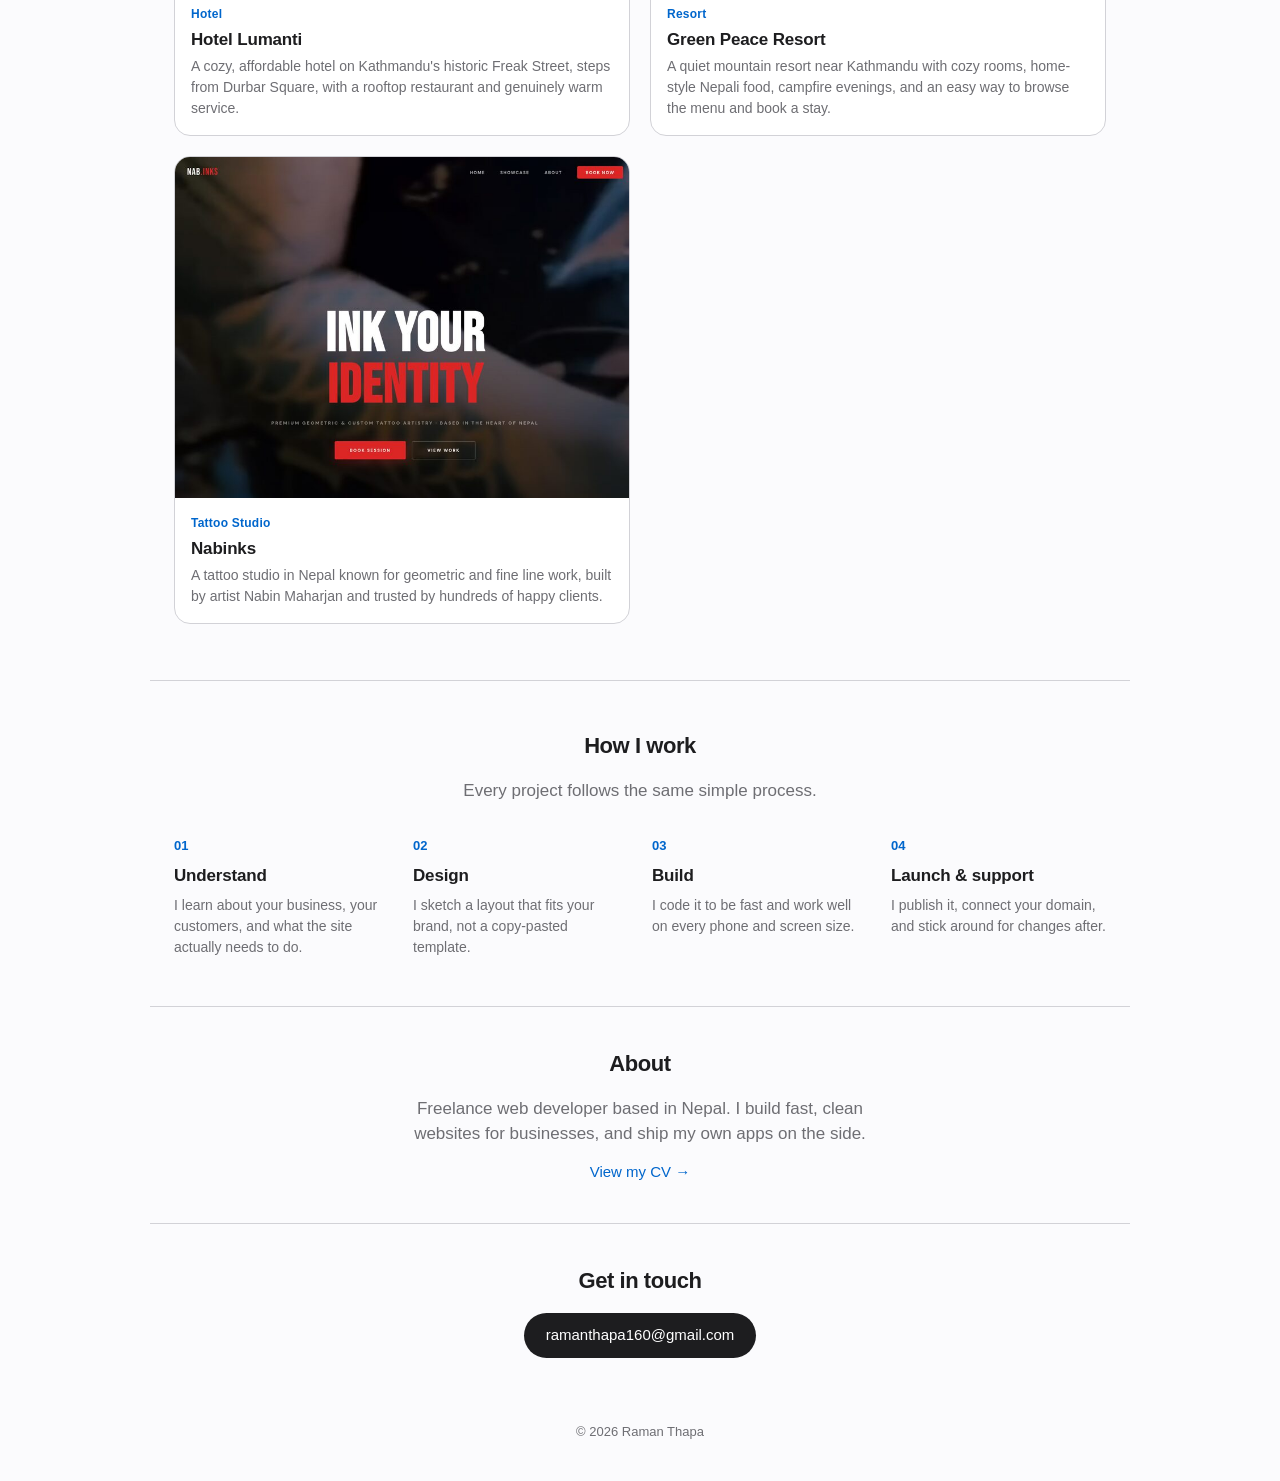
==== commit a206b733: "Add CV page at /cv with print-to-PDF layout Co-Authored-By: Claude Fable 5.1 <noreply@anthropic.com>" ====
--- a/index.html
+++ b/index.html
@@ -16,6 +16,7 @@
       <a href="#work">Work</a>
       <a href="#process">Process</a>
       <a href="#about">About</a>
+      <a href="/cv/">CV</a>
       <a href="#contact">Contact</a>
     </nav>
   </div>
@@ -157,6 +158,7 @@
       Freelance web developer based in Nepal. I build fast, clean websites
       for businesses, and ship my own apps on the side.
     </p>
+    <p class="about-cv"><a href="/cv/">View my CV →</a></p>
   </section>
 
   <section id="contact" class="contact wrap">
--- a/style.css
+++ b/style.css
@@ -241,6 +241,12 @@
   color: var(--ink-soft);
 }
 
+.about .about-cv {
+  margin-top: 14px;
+  font-size: 15px;
+  font-weight: 500;
+}
+
 /* Buttons */
 
 .btn {
